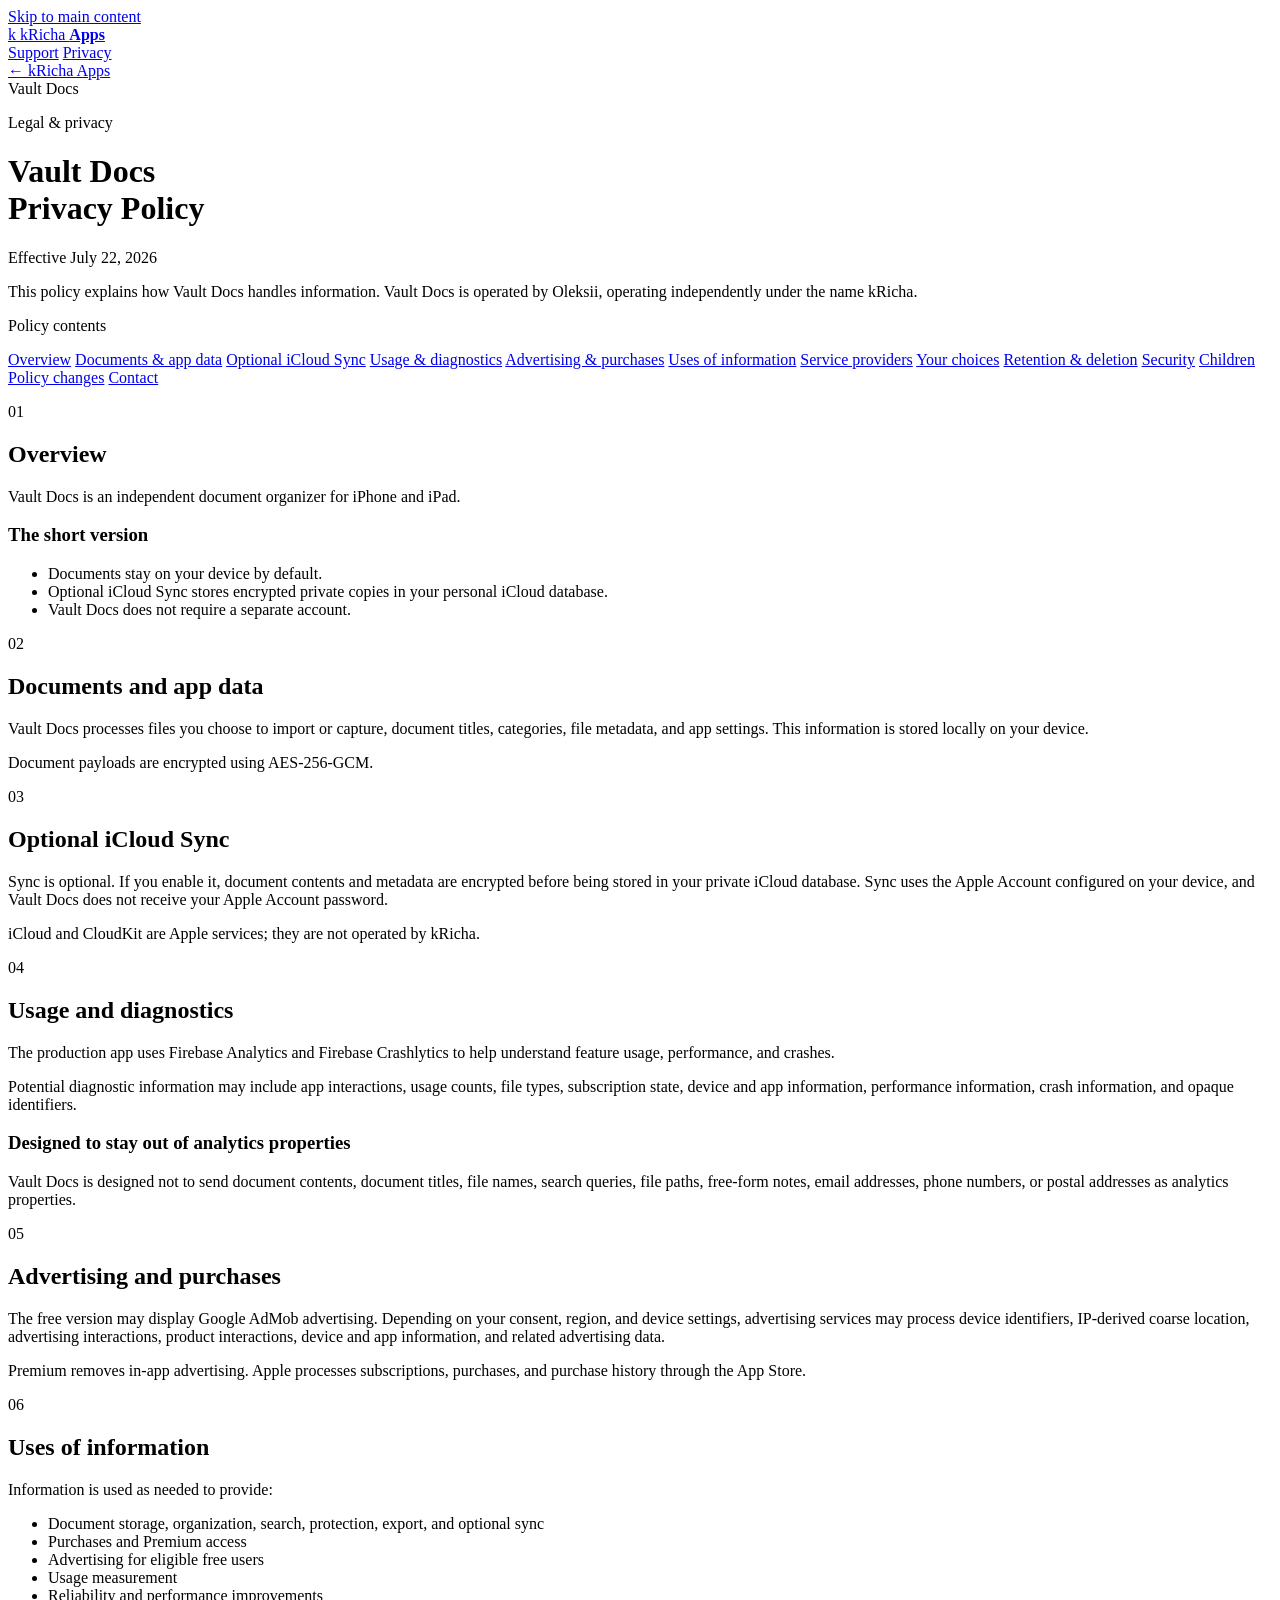
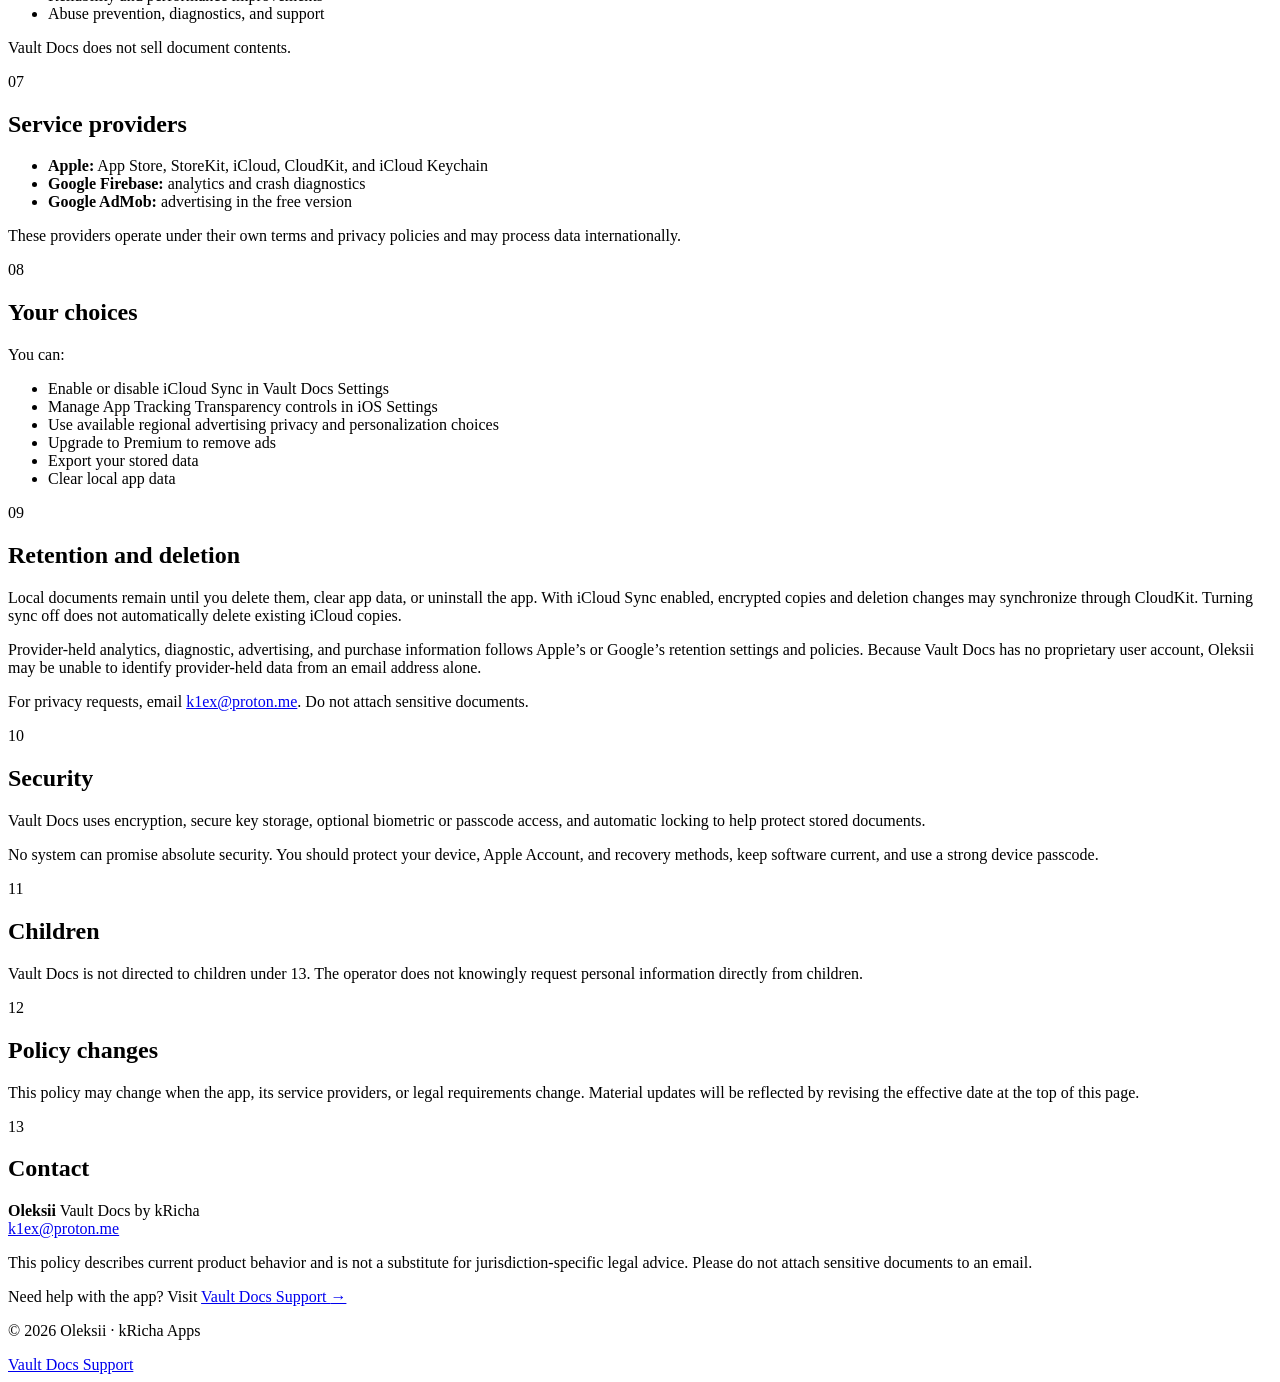
==== public/vault-docs/privacy/index.html @ 41aac19c "feat: initial commit for vault docs app" ====
<!doctype html>
<html lang="en">
<head>
  <meta charset="utf-8">
  <meta name="viewport" content="width=device-width, initial-scale=1">
  <meta name="theme-color" content="#081321">
  <meta name="description" content="The privacy policy for Vault Docs by kRicha, effective July 22, 2026.">
  <meta property="og:title" content="Vault Docs Privacy Policy">
  <meta property="og:description" content="How Vault Docs stores, protects, and processes information.">
  <meta property="og:type" content="article">
  <meta property="og:site_name" content="kRicha Apps">
  <title>Vault Docs Privacy Policy — kRicha Apps</title>
  <link rel="stylesheet" href="/assets/styles.css">
</head>
<body>
  <a class="skip-link" href="#main-content">Skip to main content</a>
  <header class="site-header">
    <div class="shell header-inner">
      <a class="brand" href="/" aria-label="kRicha Apps home">
        <span class="brand-mark" aria-hidden="true">k</span>
        <span>kRicha <strong>Apps</strong></span>
      </a>
      <nav class="page-nav" aria-label="Vault Docs navigation">
        <a href="/vault-docs/support/">Support</a>
        <a aria-current="page" href="/vault-docs/privacy/">Privacy</a>
      </nav>
    </div>
  </header>

  <main id="main-content" class="article-shell shell">
    <header class="article-hero privacy-hero">
      <a class="back-link" href="/"><span aria-hidden="true">←</span> kRicha Apps</a>
      <div class="app-kicker">
        <div class="mini-app-icon" aria-hidden="true"><span class="document-glyph"></span></div>
        <span>Vault Docs</span>
      </div>
      <p class="eyebrow">Legal &amp; privacy</p>
      <h1>Vault Docs<br>Privacy Policy</h1>
      <p class="effective-date">Effective July 22, 2026</p>
      <p>This policy explains how Vault Docs handles information. Vault Docs is operated by Oleksii, operating independently under the name kRicha.</p>
    </header>

    <div class="article-layout privacy-layout">
      <aside class="article-index" aria-label="Policy contents">
        <p>Policy contents</p>
        <nav>
          <a href="#overview">Overview</a>
          <a href="#documents">Documents &amp; app data</a>
          <a href="#icloud">Optional iCloud Sync</a>
          <a href="#diagnostics">Usage &amp; diagnostics</a>
          <a href="#advertising">Advertising &amp; purchases</a>
          <a href="#uses">Uses of information</a>
          <a href="#providers">Service providers</a>
          <a href="#choices">Your choices</a>
          <a href="#retention">Retention &amp; deletion</a>
          <a href="#security">Security</a>
          <a href="#children">Children</a>
          <a href="#changes">Policy changes</a>
          <a href="#privacy-contact">Contact</a>
        </nav>
      </aside>

      <article class="article-content legal-content">
        <section id="overview" class="content-section">
          <p class="section-number">01</p>
          <h2>Overview</h2>
          <p>Vault Docs is an independent document organizer for iPhone and iPad.</p>
          <div class="short-version" aria-labelledby="short-version-title">
            <h3 id="short-version-title">The short version</h3>
            <ul>
              <li>Documents stay on your device by default.</li>
              <li>Optional iCloud Sync stores encrypted private copies in your personal iCloud database.</li>
              <li>Vault Docs does not require a separate account.</li>
            </ul>
          </div>
        </section>

        <section id="documents" class="content-section">
          <p class="section-number">02</p>
          <h2>Documents and app data</h2>
          <p>Vault Docs processes files you choose to import or capture, document titles, categories, file metadata, and app settings. This information is stored locally on your device.</p>
          <p>Document payloads are encrypted using AES-256-GCM.</p>
        </section>

        <section id="icloud" class="content-section">
          <p class="section-number">03</p>
          <h2>Optional iCloud Sync</h2>
          <p>Sync is optional. If you enable it, document contents and metadata are encrypted before being stored in your private iCloud database. Sync uses the Apple Account configured on your device, and Vault Docs does not receive your Apple Account password.</p>
          <p>iCloud and CloudKit are Apple services; they are not operated by kRicha.</p>
        </section>

        <section id="diagnostics" class="content-section">
          <p class="section-number">04</p>
          <h2>Usage and diagnostics</h2>
          <p>The production app uses Firebase Analytics and Firebase Crashlytics to help understand feature usage, performance, and crashes.</p>
          <p>Potential diagnostic information may include app interactions, usage counts, file types, subscription state, device and app information, performance information, crash information, and opaque identifiers.</p>
          <div class="data-boundary">
            <h3>Designed to stay out of analytics properties</h3>
            <p>Vault Docs is designed not to send document contents, document titles, file names, search queries, file paths, free-form notes, email addresses, phone numbers, or postal addresses as analytics properties.</p>
          </div>
        </section>

        <section id="advertising" class="content-section">
          <p class="section-number">05</p>
          <h2>Advertising and purchases</h2>
          <p>The free version may display Google AdMob advertising. Depending on your consent, region, and device settings, advertising services may process device identifiers, IP-derived coarse location, advertising interactions, product interactions, device and app information, and related advertising data.</p>
          <p>Premium removes in-app advertising. Apple processes subscriptions, purchases, and purchase history through the App Store.</p>
        </section>

        <section id="uses" class="content-section">
          <p class="section-number">06</p>
          <h2>Uses of information</h2>
          <p>Information is used as needed to provide:</p>
          <ul>
            <li>Document storage, organization, search, protection, export, and optional sync</li>
            <li>Purchases and Premium access</li>
            <li>Advertising for eligible free users</li>
            <li>Usage measurement</li>
            <li>Reliability and performance improvements</li>
            <li>Abuse prevention, diagnostics, and support</li>
          </ul>
          <p>Vault Docs does not sell document contents.</p>
        </section>

        <section id="providers" class="content-section">
          <p class="section-number">07</p>
          <h2>Service providers</h2>
          <ul>
            <li><strong>Apple:</strong> App Store, StoreKit, iCloud, CloudKit, and iCloud Keychain</li>
            <li><strong>Google Firebase:</strong> analytics and crash diagnostics</li>
            <li><strong>Google AdMob:</strong> advertising in the free version</li>
          </ul>
          <p>These providers operate under their own terms and privacy policies and may process data internationally.</p>
        </section>

        <section id="choices" class="content-section">
          <p class="section-number">08</p>
          <h2>Your choices</h2>
          <p>You can:</p>
          <ul>
            <li>Enable or disable iCloud Sync in Vault Docs Settings</li>
            <li>Manage App Tracking Transparency controls in iOS Settings</li>
            <li>Use available regional advertising privacy and personalization choices</li>
            <li>Upgrade to Premium to remove ads</li>
            <li>Export your stored data</li>
            <li>Clear local app data</li>
          </ul>
        </section>

        <section id="retention" class="content-section">
          <p class="section-number">09</p>
          <h2>Retention and deletion</h2>
          <p>Local documents remain until you delete them, clear app data, or uninstall the app. With iCloud Sync enabled, encrypted copies and deletion changes may synchronize through CloudKit. Turning sync off does not automatically delete existing iCloud copies.</p>
          <p>Provider-held analytics, diagnostic, advertising, and purchase information follows Apple’s or Google’s retention settings and policies. Because Vault Docs has no proprietary user account, Oleksii may be unable to identify provider-held data from an email address alone.</p>
          <p>For privacy requests, email <a href="mailto:k1ex@proton.me?subject=Vault%20Docs%20Privacy%20Request">k1ex@proton.me</a>. Do not attach sensitive documents.</p>
        </section>

        <section id="security" class="content-section">
          <p class="section-number">10</p>
          <h2>Security</h2>
          <p>Vault Docs uses encryption, secure key storage, optional biometric or passcode access, and automatic locking to help protect stored documents.</p>
          <p>No system can promise absolute security. You should protect your device, Apple Account, and recovery methods, keep software current, and use a strong device passcode.</p>
        </section>

        <section id="children" class="content-section">
          <p class="section-number">11</p>
          <h2>Children</h2>
          <p>Vault Docs is not directed to children under 13. The operator does not knowingly request personal information directly from children.</p>
        </section>

        <section id="changes" class="content-section">
          <p class="section-number">12</p>
          <h2>Policy changes</h2>
          <p>This policy may change when the app, its service providers, or legal requirements change. Material updates will be reflected by revising the effective date at the top of this page.</p>
        </section>

        <section id="privacy-contact" class="content-section">
          <p class="section-number">13</p>
          <h2>Contact</h2>
          <div class="contact-card">
            <div>
              <strong>Oleksii</strong>
              <span>Vault Docs by kRicha</span>
            </div>
            <a href="mailto:k1ex@proton.me?subject=Vault%20Docs%20Privacy%20Question">k1ex@proton.me</a>
          </div>
          <p class="legal-note">This policy describes current product behavior and is not a substitute for jurisdiction-specific legal advice. Please do not attach sensitive documents to an email.</p>
          <p class="next-link">Need help with the app? Visit <a href="/vault-docs/support/">Vault Docs Support <span aria-hidden="true">→</span></a></p>
        </section>
      </article>
    </div>
  </main>

  <footer class="site-footer">
    <div class="shell footer-inner">
      <p>© 2026 Oleksii · kRicha Apps</p>
      <a href="/vault-docs/support/">Vault Docs Support</a>
    </div>
  </footer>
</body>
</html>
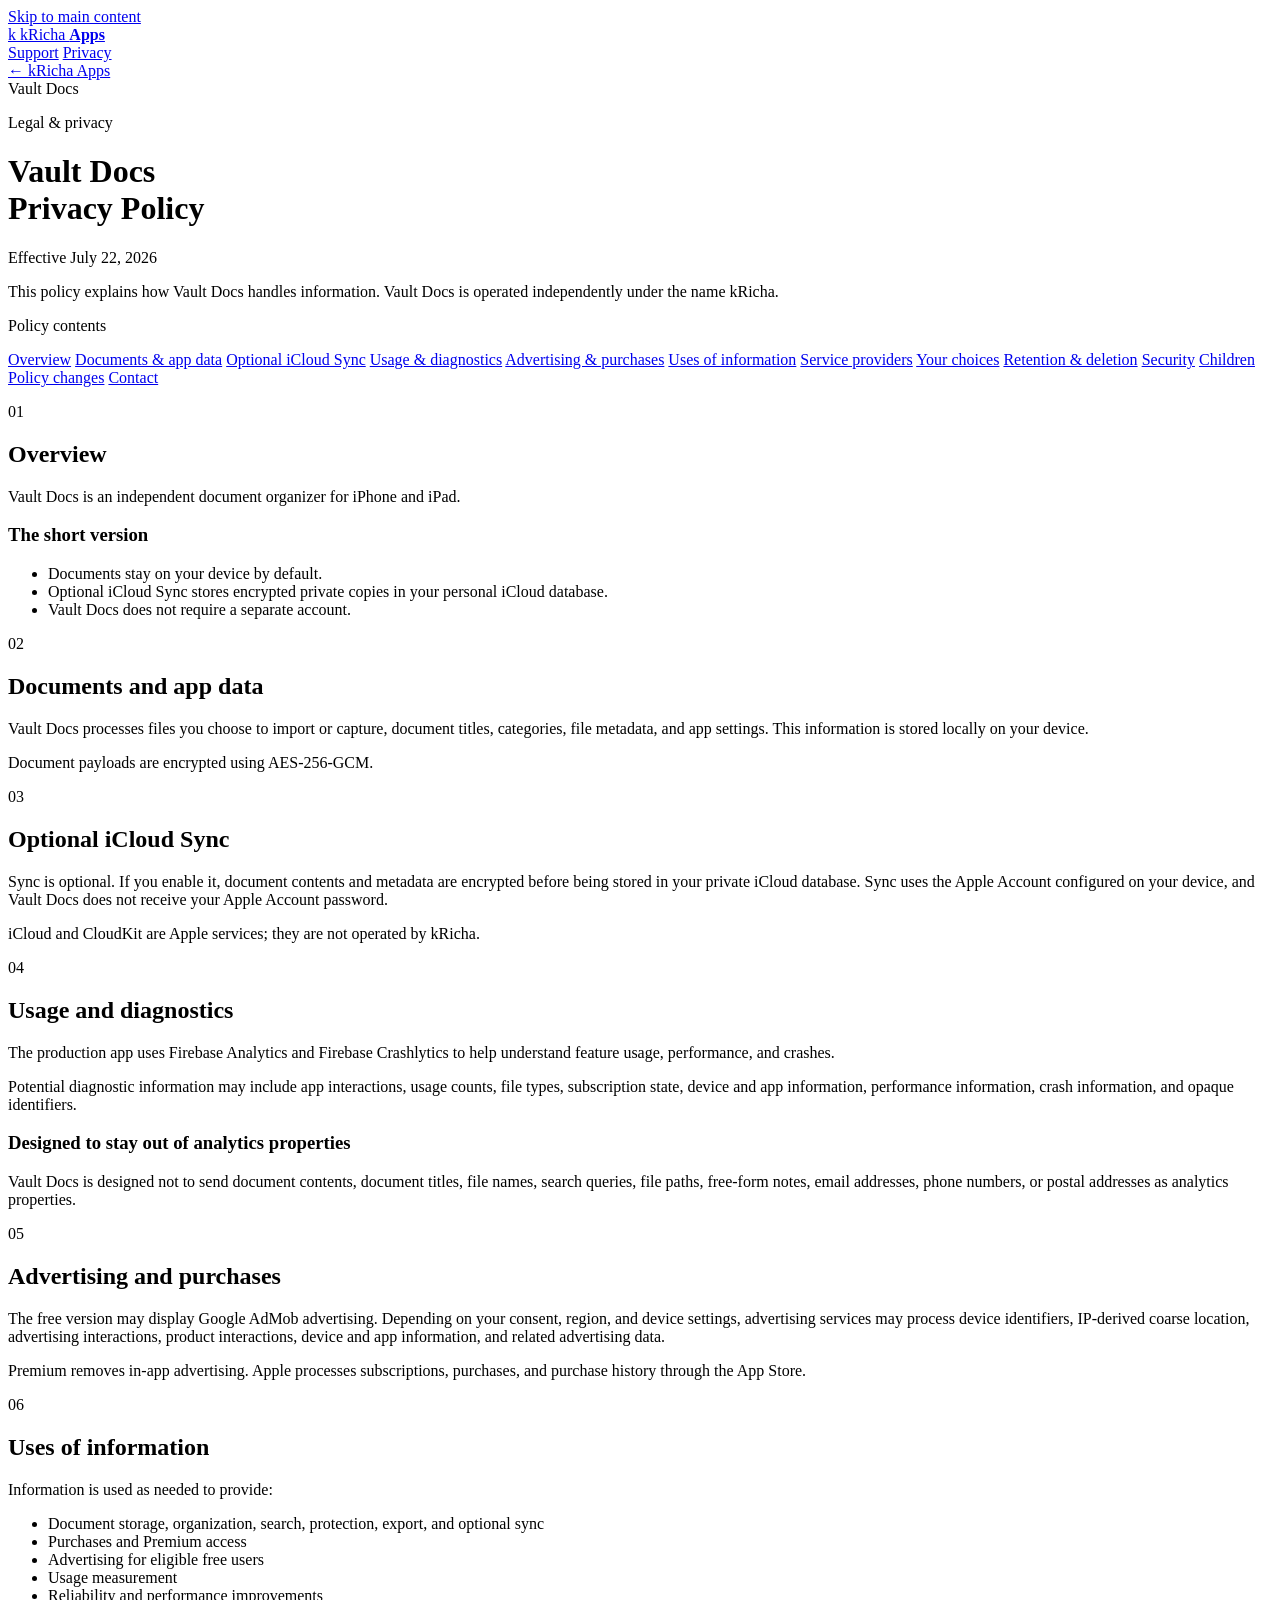
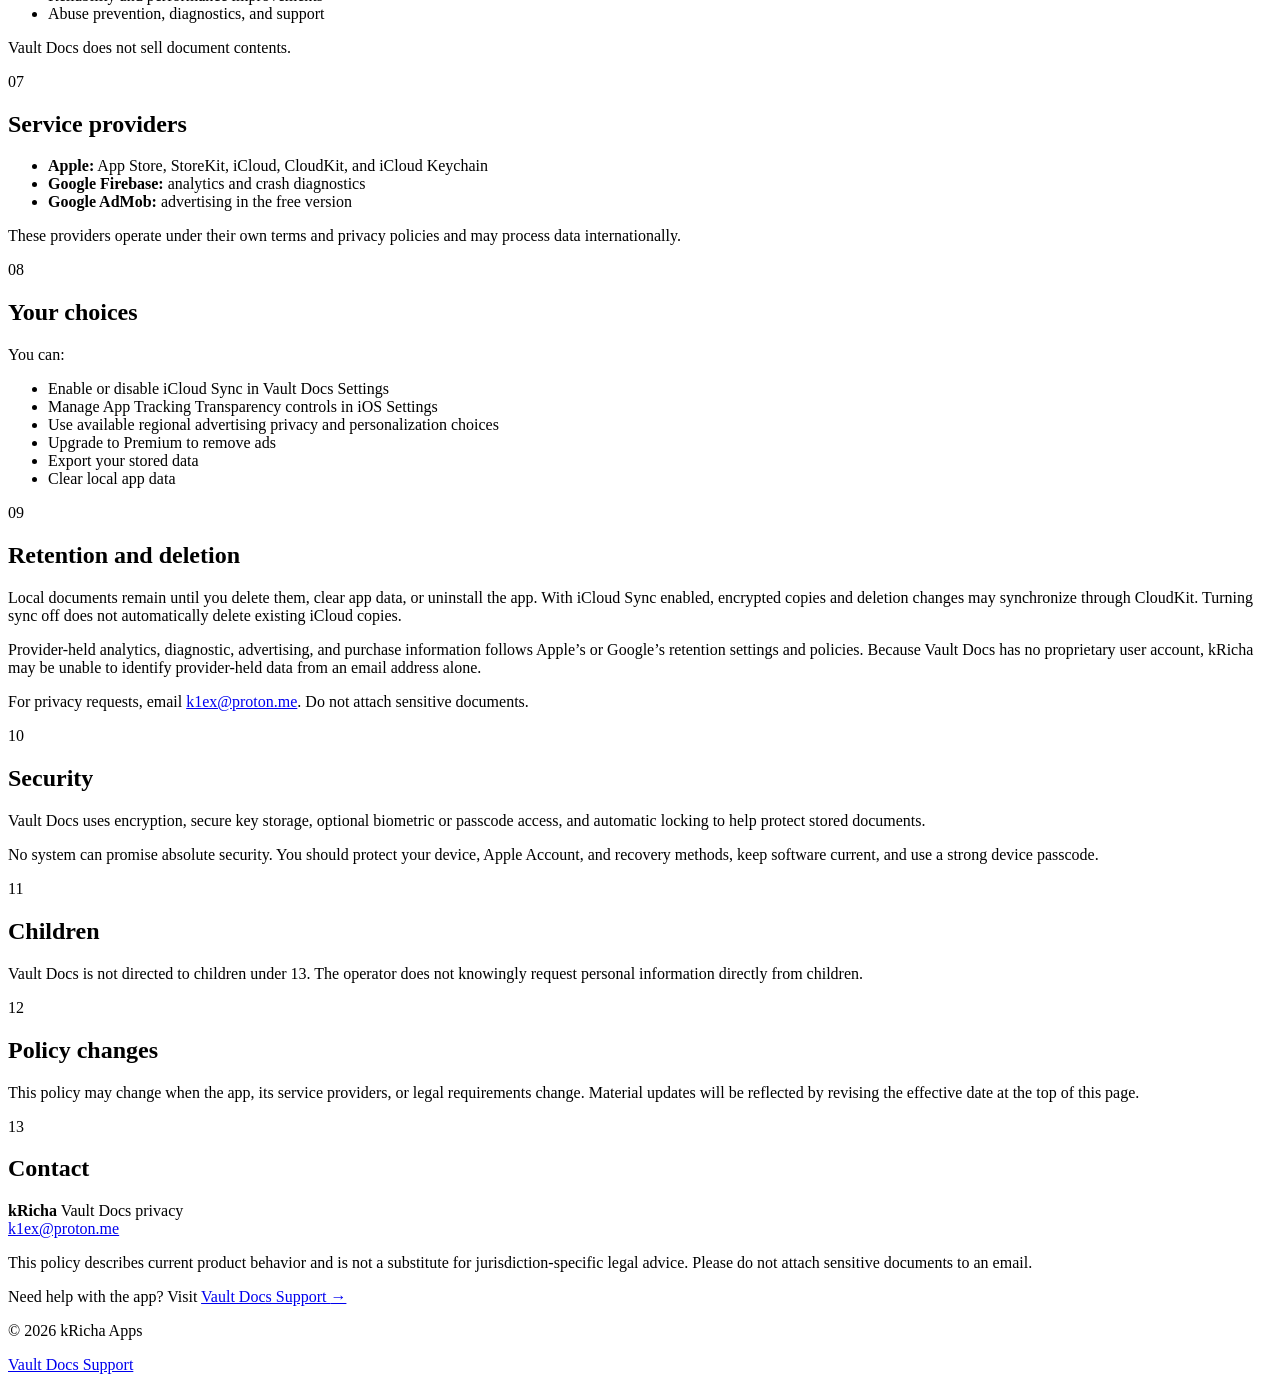
==== commit 612614b9: "refactor(content): use kRicha identity" ====
--- a/public/vault-docs/privacy/index.html
+++ b/public/vault-docs/privacy/index.html
@@ -37,7 +37,7 @@
       <p class="eyebrow">Legal &amp; privacy</p>
       <h1>Vault Docs<br>Privacy Policy</h1>
       <p class="effective-date">Effective July 22, 2026</p>
-      <p>This policy explains how Vault Docs handles information. Vault Docs is operated by Oleksii, operating independently under the name kRicha.</p>
+      <p>This policy explains how Vault Docs handles information. Vault Docs is operated independently under the name kRicha.</p>
     </header>
 
     <div class="article-layout privacy-layout">
@@ -151,7 +151,7 @@
           <p class="section-number">09</p>
           <h2>Retention and deletion</h2>
           <p>Local documents remain until you delete them, clear app data, or uninstall the app. With iCloud Sync enabled, encrypted copies and deletion changes may synchronize through CloudKit. Turning sync off does not automatically delete existing iCloud copies.</p>
-          <p>Provider-held analytics, diagnostic, advertising, and purchase information follows Apple’s or Google’s retention settings and policies. Because Vault Docs has no proprietary user account, Oleksii may be unable to identify provider-held data from an email address alone.</p>
+          <p>Provider-held analytics, diagnostic, advertising, and purchase information follows Apple’s or Google’s retention settings and policies. Because Vault Docs has no proprietary user account, kRicha may be unable to identify provider-held data from an email address alone.</p>
           <p>For privacy requests, email <a href="mailto:k1ex@proton.me?subject=Vault%20Docs%20Privacy%20Request">k1ex@proton.me</a>. Do not attach sensitive documents.</p>
         </section>
 
@@ -179,8 +179,8 @@
           <h2>Contact</h2>
           <div class="contact-card">
             <div>
-              <strong>Oleksii</strong>
-              <span>Vault Docs by kRicha</span>
+              <strong>kRicha</strong>
+              <span>Vault Docs privacy</span>
             </div>
             <a href="mailto:k1ex@proton.me?subject=Vault%20Docs%20Privacy%20Question">k1ex@proton.me</a>
           </div>
@@ -193,7 +193,7 @@
 
   <footer class="site-footer">
     <div class="shell footer-inner">
-      <p>© 2026 Oleksii · kRicha Apps</p>
+      <p>© 2026 kRicha Apps</p>
       <a href="/vault-docs/support/">Vault Docs Support</a>
     </div>
   </footer>
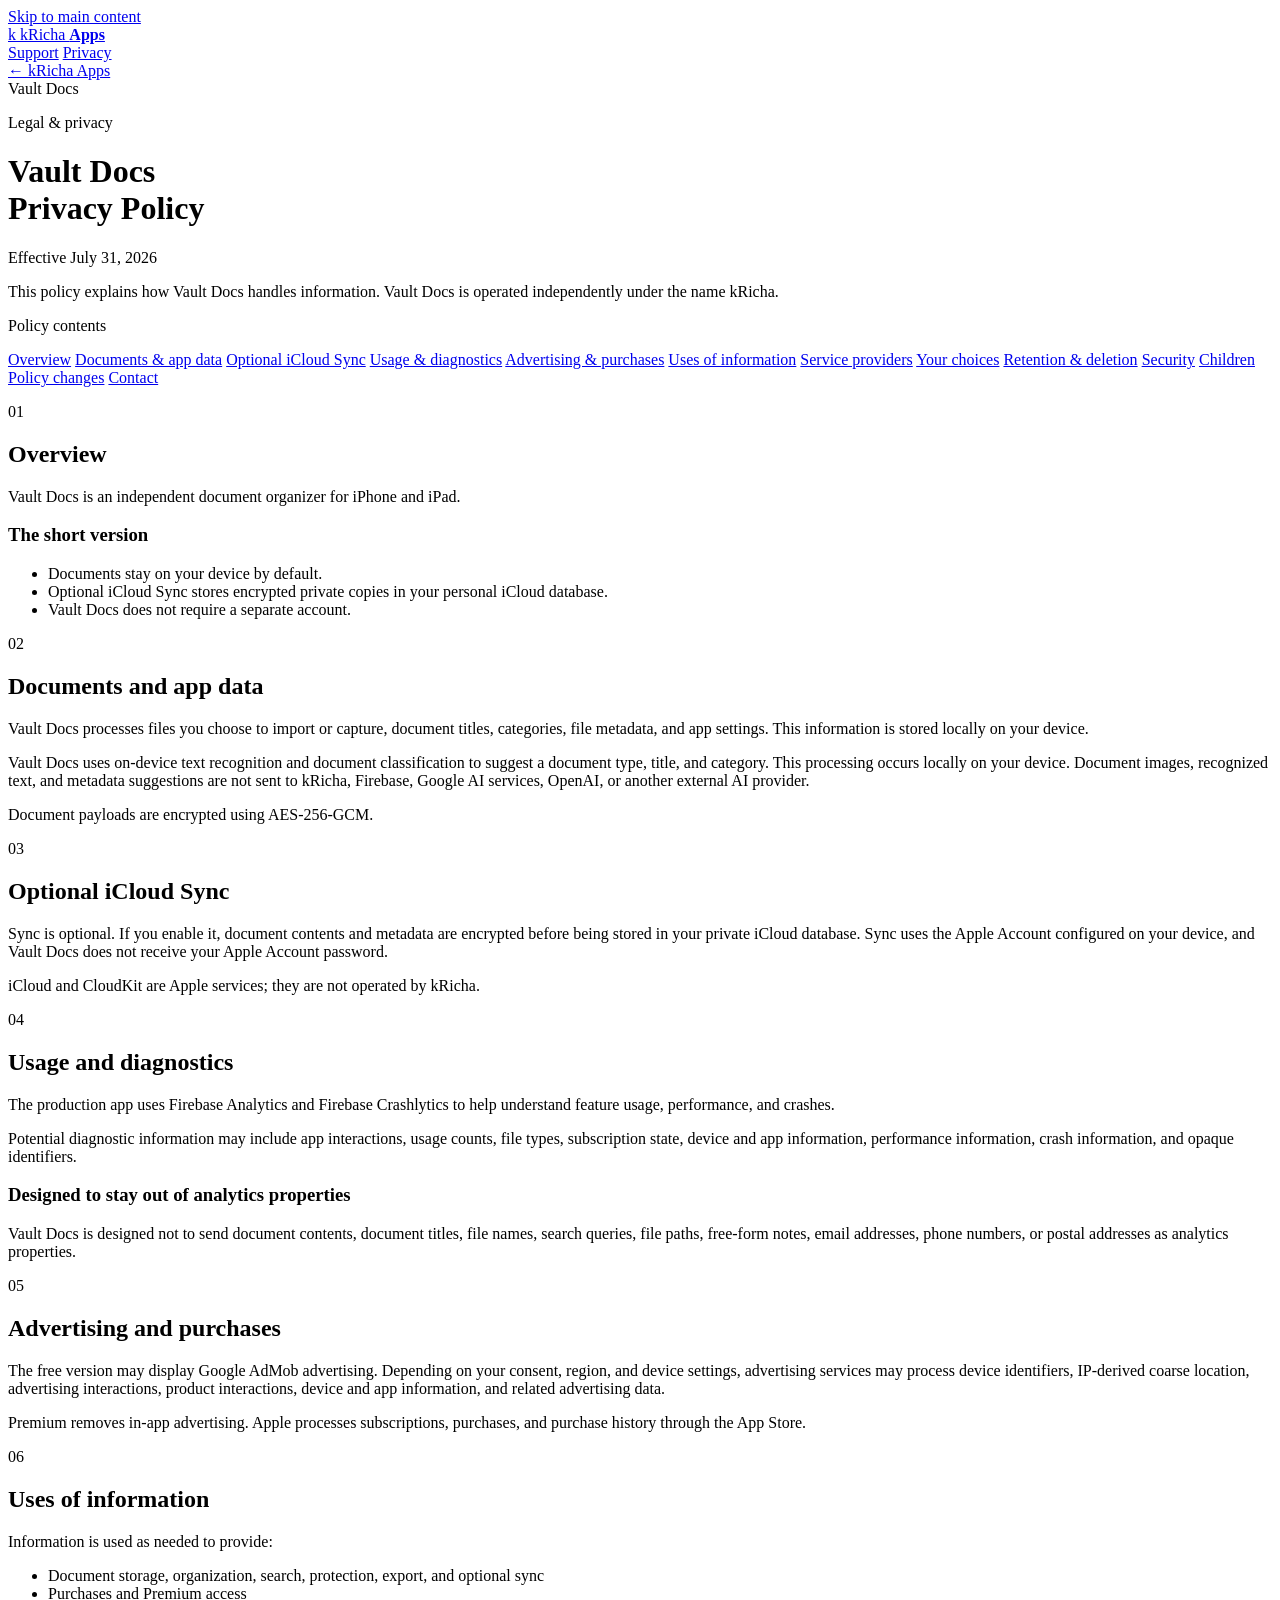
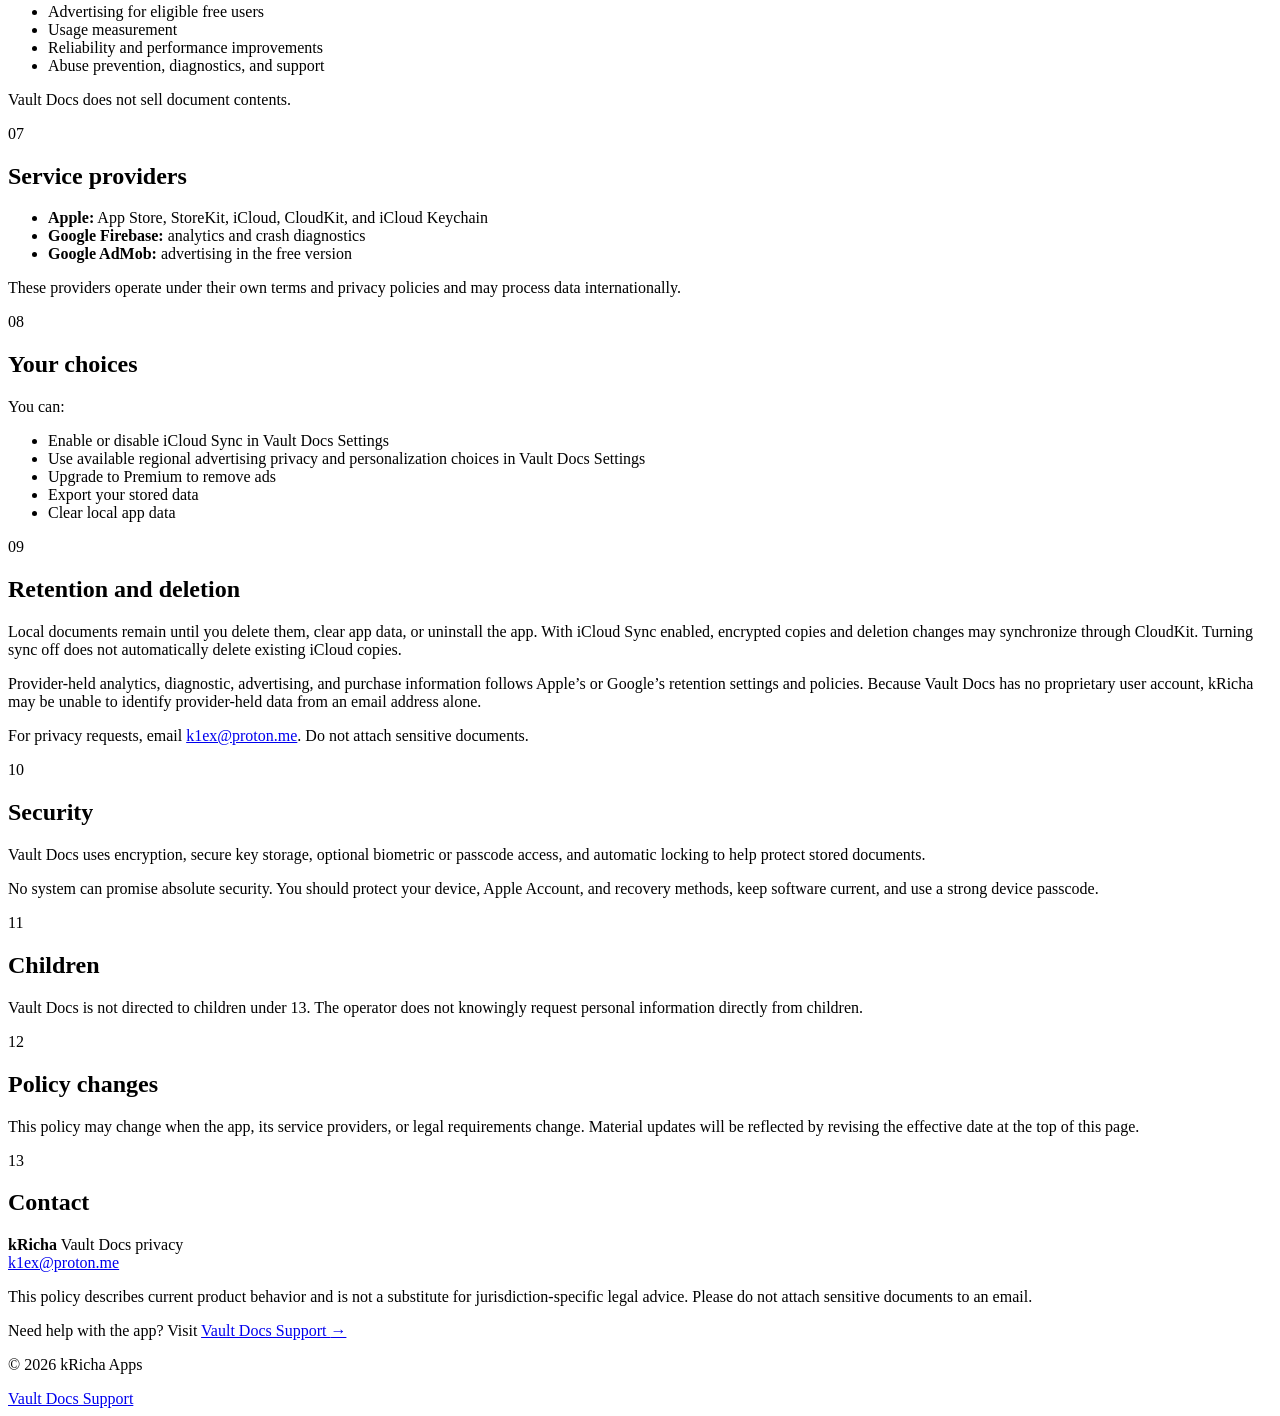
==== commit 0ebfac92: "docs(privacy): disclose local processing" ====
--- a/public/vault-docs/privacy/index.html
+++ b/public/vault-docs/privacy/index.html
@@ -4,7 +4,7 @@
   <meta charset="utf-8">
   <meta name="viewport" content="width=device-width, initial-scale=1">
   <meta name="theme-color" content="#081321">
-  <meta name="description" content="The privacy policy for Vault Docs by kRicha, effective July 22, 2026.">
+  <meta name="description" content="The privacy policy for Vault Docs by kRicha, effective July 31, 2026.">
   <meta property="og:title" content="Vault Docs Privacy Policy">
   <meta property="og:description" content="How Vault Docs stores, protects, and processes information.">
   <meta property="og:type" content="article">
@@ -36,7 +36,7 @@
       </div>
       <p class="eyebrow">Legal &amp; privacy</p>
       <h1>Vault Docs<br>Privacy Policy</h1>
-      <p class="effective-date">Effective July 22, 2026</p>
+      <p class="effective-date">Effective July 31, 2026</p>
       <p>This policy explains how Vault Docs handles information. Vault Docs is operated independently under the name kRicha.</p>
     </header>
 
@@ -79,6 +79,7 @@
           <p class="section-number">02</p>
           <h2>Documents and app data</h2>
           <p>Vault Docs processes files you choose to import or capture, document titles, categories, file metadata, and app settings. This information is stored locally on your device.</p>
+          <p>Vault Docs uses on-device text recognition and document classification to suggest a document type, title, and category. This processing occurs locally on your device. Document images, recognized text, and metadata suggestions are not sent to kRicha, Firebase, Google AI services, OpenAI, or another external AI provider.</p>
           <p>Document payloads are encrypted using AES-256-GCM.</p>
         </section>
 
@@ -139,8 +140,7 @@
           <p>You can:</p>
           <ul>
             <li>Enable or disable iCloud Sync in Vault Docs Settings</li>
-            <li>Manage App Tracking Transparency controls in iOS Settings</li>
-            <li>Use available regional advertising privacy and personalization choices</li>
+            <li>Use available regional advertising privacy and personalization choices in Vault Docs Settings</li>
             <li>Upgrade to Premium to remove ads</li>
             <li>Export your stored data</li>
             <li>Clear local app data</li>
